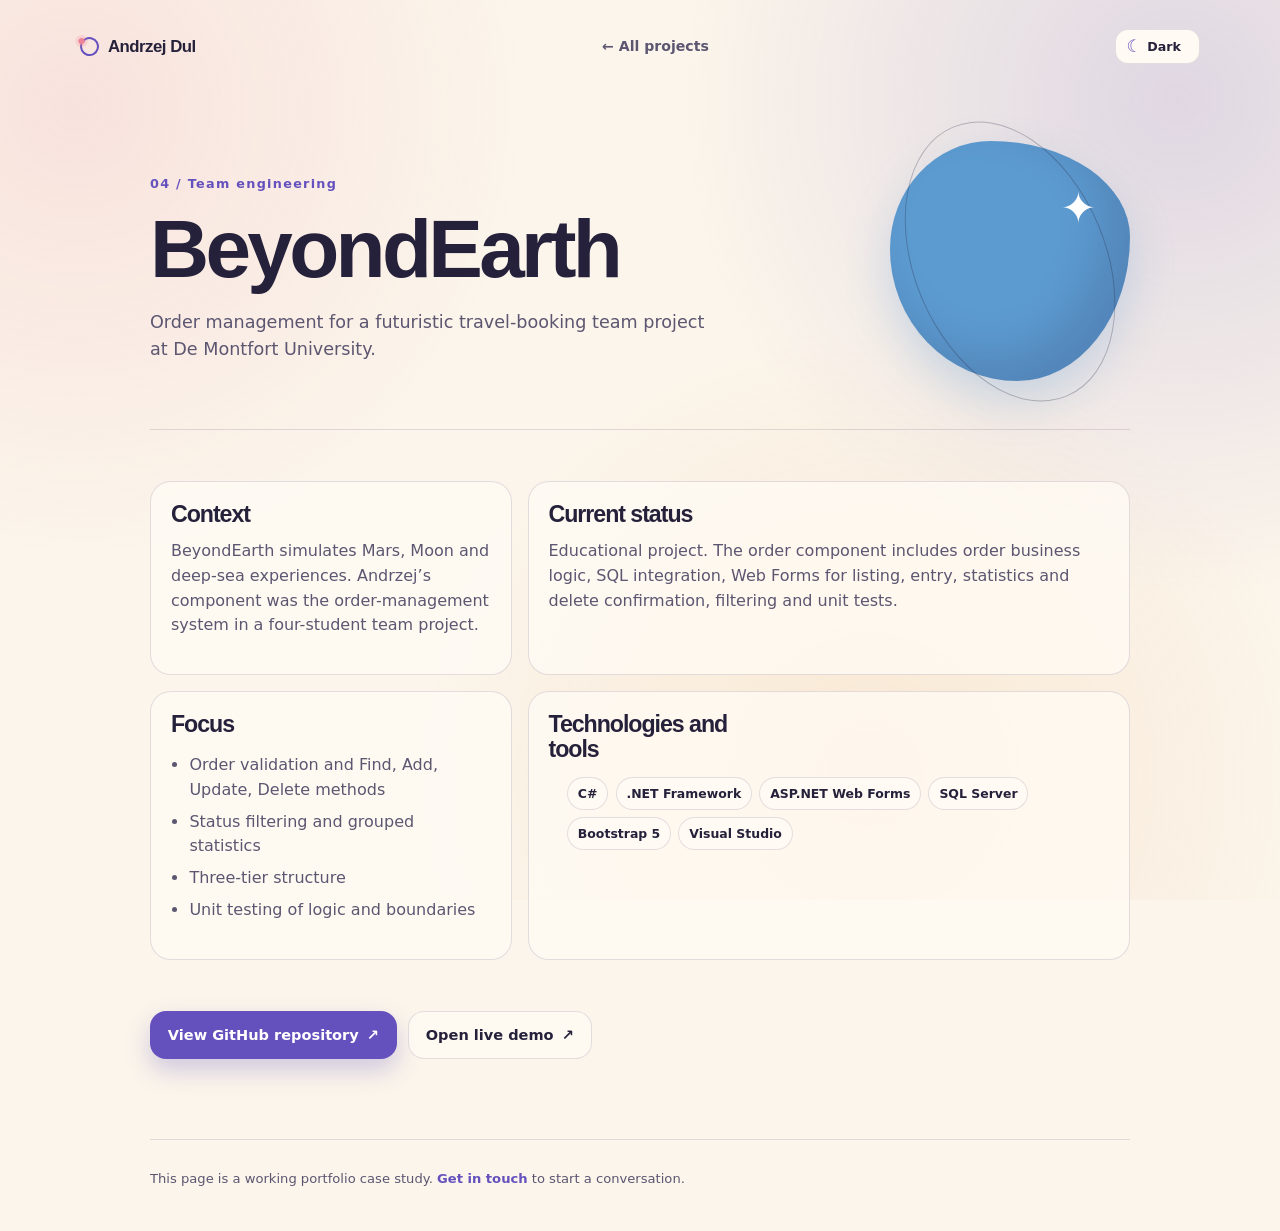
==== projects/beyond-earth.html @ 665c875b "Initial portfolio site" ====
<!doctype html><html lang="en"><head><meta charset="UTF-8"><meta name="viewport" content="width=device-width, initial-scale=1.0"><meta name="description" content="BeyondEarth project case study by Andrzej Dul."><title>BeyondEarth — Andrzej Dul</title><link rel="stylesheet" href="../assets/project.css"><script src="../assets/project.js" defer></script></head><body class="project-page" data-project="beyond-earth"><a class="skip-link" href="#project-content">Skip to content</a><header class="project-header"><nav class="project-nav" aria-label="Project navigation"><a class="brand" href="../index.html"><span class="brand-orbit" aria-hidden="true"></span><span>Andrzej Dul</span></a><a class="back-link" href="../index.html#projects">← All projects</a><button class="theme-toggle" type="button" aria-label="Switch colour theme" aria-pressed="false" data-theme-toggle><span class="theme-icon" aria-hidden="true">☾</span><span class="theme-label">Dark</span></button></nav></header><main class="project-main" id="project-content"><section class="project-hero"><div><p class="project-number" data-number></p><h1 data-title></h1><p class="project-summary" data-summary></p></div><div class="project-orb" aria-hidden="true"></div></section><section class="project-details"><article class="project-detail"><h2>Context</h2><p data-context></p></article><article class="project-detail wide"><h2>Current status</h2><p data-status></p></article><article class="project-detail"><h2>Focus</h2><ul data-focus></ul></article><article class="project-detail wide"><h2>Technologies and tools</h2><ul class="technology-list" data-technologies></ul></article></section><div class="project-links"><a class="button button-primary" data-repository target="_blank" rel="noreferrer">View GitHub repository <span aria-hidden="true">↗</span></a><a class="button button-quiet" data-live hidden target="_blank" rel="noreferrer">Open live demo <span aria-hidden="true">↗</span></a></div></main><footer class="project-footer">This page is a working portfolio case study. <a href="../index.html#contact">Get in touch</a> to start a conversation.</footer></body></html>
---- assets/project.css ----
@import url("styles.css");

.project-page { min-height: 100vh; }
.project-header { width: min(1120px, calc(100% - 3rem)); margin: 1rem auto 0; }
.project-nav { display: flex; align-items: center; justify-content: space-between; gap: 1rem; padding: .8rem 0; }
.back-link { display: inline-flex; align-items: center; gap: .45rem; color: var(--ink-soft); font-size: .88rem; font-weight: 750; text-decoration: none; }.back-link:hover { color: var(--purple); }
.project-main { width: min(980px, calc(100% - 3rem)); margin: 0 auto; padding: 4rem 0 5rem; }.project-hero { display: grid; grid-template-columns: 1.18fr .82fr; gap: 2rem; align-items: end; padding-bottom: 3rem; border-bottom: 1px solid var(--border); }.project-hero h1 { max-width: 10ch; margin: .65rem 0 1rem; }.project-summary { color: var(--ink-soft); font-size: 1.1rem; }.project-number { color: var(--purple); font-size: .8rem; font-weight: 800; letter-spacing: .1em; }.project-orb { position: relative; width: min(15rem, 100%); justify-self: end; aspect-ratio: 1; border-radius: 42% 58% 47% 53% / 45% 40% 60% 55%; background: var(--accent, var(--purple)); box-shadow: inset -25px -24px 45px rgba(38, 22, 69, .16), 0 20px 45px color-mix(in srgb, var(--accent, var(--purple)) 28%, transparent); animation: float 5s ease-in-out infinite; }.project-orb::before { content: ""; position: absolute; inset: -11% 10%; border: 1px solid color-mix(in srgb, var(--ink) 28%, transparent); border-radius: 50%; transform: rotate(-23deg); }.project-orb::after { content: "✦"; position: absolute; right: 14%; top: 14%; color: white; font-size: 2.7rem; }.project-details { display: grid; grid-template-columns: .75fr 1.25fr; gap: 1rem; margin: 3.2rem 0; }.project-detail { padding: 1.25rem; border: 1px solid var(--border); border-radius: 1.3rem; background: var(--surface); }.project-detail h2 { margin-bottom: .75rem; font-size: 1.45rem; }.project-detail p { color: var(--ink-soft); }.project-detail ul { padding-left: 1.15rem; color: var(--ink-soft); }.project-detail li { margin: .45rem 0; }.project-detail.wide { grid-column: 2; }.technology-list { display: flex; flex-wrap: wrap; gap: .45rem; padding: 0; list-style: none; }.technology-list li { margin: 0; padding: .36rem .62rem; border: 1px solid var(--border); border-radius: 999px; background: var(--surface-solid); color: var(--ink); font-size: .78rem; font-weight: 720; }.project-links { display: flex; flex-wrap: wrap; gap: .7rem; margin-top: 2rem; }.project-footer { width: min(980px, calc(100% - 3rem)); margin: 0 auto; padding: 1.8rem 0 2.6rem; border-top: 1px solid var(--border); color: var(--ink-soft); font-size: .82rem; }.project-footer a { color: var(--purple); font-weight: 750; text-decoration: none; }
@media (max-width: 700px) { .project-header, .project-main, .project-footer { width: min(100% - 2rem, 620px); }.project-main { padding-top: 2.6rem; }.project-hero, .project-details { grid-template-columns: 1fr; }.project-orb { justify-self: start; width: 10rem; }.project-detail.wide { grid-column: auto; }.project-nav .theme-label { display: none; } }
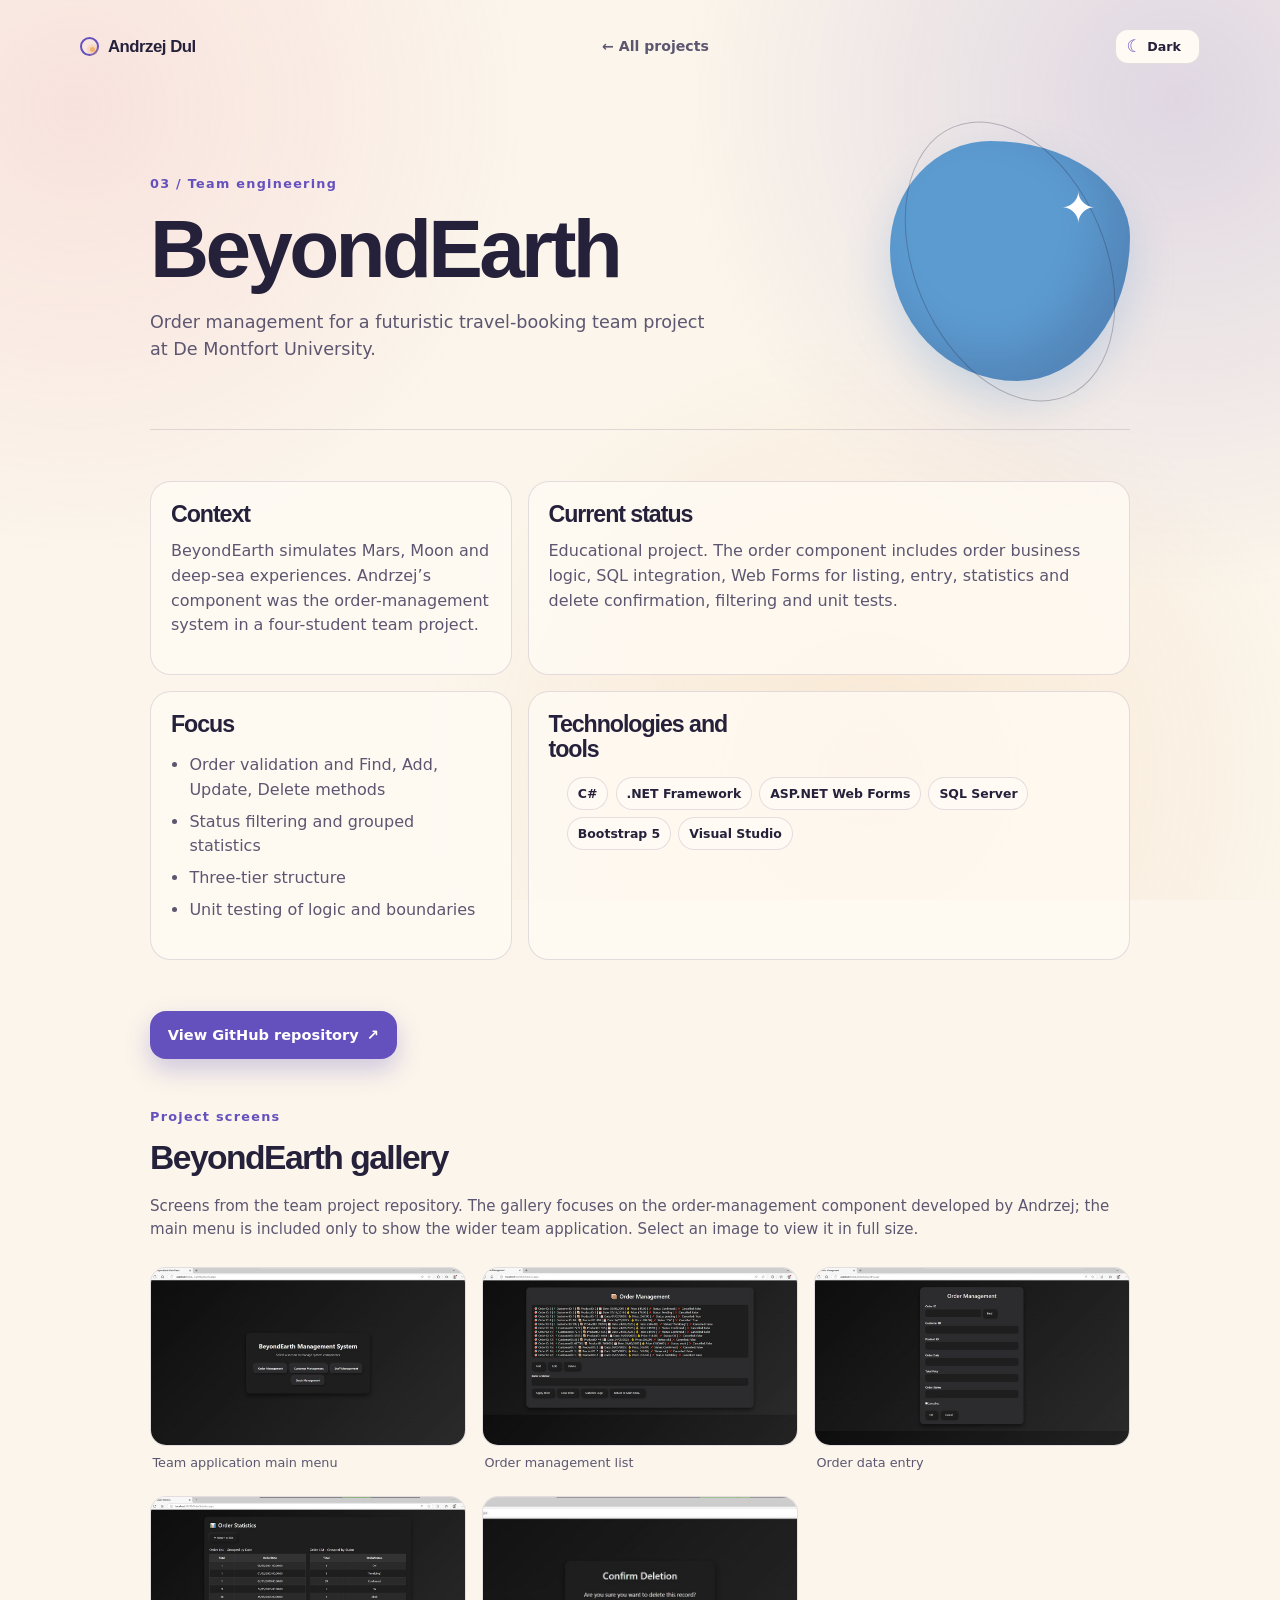
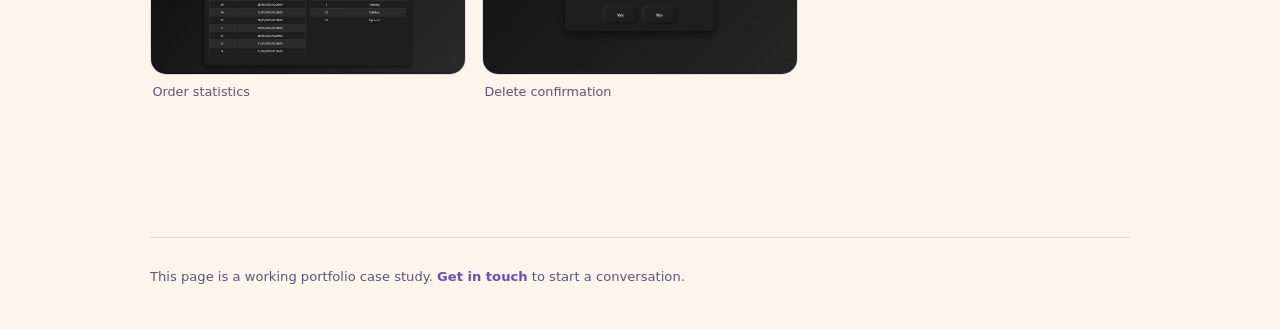
==== commit 700efb92: "Add project galleries for games and BeyondEarth" ====
--- a/projects/beyond-earth.html
+++ b/projects/beyond-earth.html
@@ -1 +1,35 @@
-<!doctype html><html lang="en"><head><meta charset="UTF-8"><meta name="viewport" content="width=device-width, initial-scale=1.0"><meta name="description" content="BeyondEarth project case study by Andrzej Dul."><title>BeyondEarth — Andrzej Dul</title><link rel="stylesheet" href="../assets/project.css"><script src="../assets/project.js" defer></script></head><body class="project-page" data-project="beyond-earth"><a class="skip-link" href="#project-content">Skip to content</a><header class="project-header"><nav class="project-nav" aria-label="Project navigation"><a class="brand" href="../index.html"><span class="brand-orbit" aria-hidden="true"></span><span>Andrzej Dul</span></a><a class="back-link" href="../index.html#projects">← All projects</a><button class="theme-toggle" type="button" aria-label="Switch colour theme" aria-pressed="false" data-theme-toggle><span class="theme-icon" aria-hidden="true">☾</span><span class="theme-label">Dark</span></button></nav></header><main class="project-main" id="project-content"><section class="project-hero"><div><p class="project-number" data-number></p><h1 data-title></h1><p class="project-summary" data-summary></p></div><div class="project-orb" aria-hidden="true"></div></section><section class="project-details"><article class="project-detail"><h2>Context</h2><p data-context></p></article><article class="project-detail wide"><h2>Current status</h2><p data-status></p></article><article class="project-detail"><h2>Focus</h2><ul data-focus></ul></article><article class="project-detail wide"><h2>Technologies and tools</h2><ul class="technology-list" data-technologies></ul></article></section><div class="project-links"><a class="button button-primary" data-repository target="_blank" rel="noreferrer">View GitHub repository <span aria-hidden="true">↗</span></a><a class="button button-quiet" data-live hidden target="_blank" rel="noreferrer">Open live demo <span aria-hidden="true">↗</span></a></div></main><footer class="project-footer">This page is a working portfolio case study. <a href="../index.html#contact">Get in touch</a> to start a conversation.</footer></body></html>
+<!doctype html>
+<html lang="en">
+<head>
+  <meta charset="UTF-8">
+  <meta name="viewport" content="width=device-width, initial-scale=1.0">
+  <meta name="description" content="BeyondEarth project case study by Andrzej Dul.">
+  <title>BeyondEarth — Andrzej Dul</title>
+  <link rel="stylesheet" href="../assets/project.css">
+  <link rel="stylesheet" href="../assets/gallery.css">
+  <script src="../assets/project.js" defer></script>
+  <script src="../assets/gallery.js" defer></script>
+</head>
+<body class="project-page" data-project="beyond-earth">
+  <a class="skip-link" href="#project-content">Skip to content</a>
+  <header class="project-header"><nav class="project-nav" aria-label="Project navigation"><a class="brand" href="../index.html"><span class="brand-orbit" aria-hidden="true"></span><span>Andrzej Dul</span></a><a class="back-link" href="../index.html#projects">← All projects</a><button class="theme-toggle" type="button" aria-label="Switch colour theme" aria-pressed="false" data-theme-toggle><span class="theme-icon" aria-hidden="true">☾</span><span class="theme-label">Dark</span></button></nav></header>
+  <main class="project-main" id="project-content">
+    <section class="project-hero"><div><p class="project-number" data-number></p><h1 data-title></h1><p class="project-summary" data-summary></p></div><div class="project-orb" aria-hidden="true"></div></section>
+    <section class="project-details"><article class="project-detail"><h2>Context</h2><p data-context></p></article><article class="project-detail wide"><h2>Current status</h2><p data-status></p></article><article class="project-detail"><h2>Focus</h2><ul data-focus></ul></article><article class="project-detail wide"><h2>Technologies and tools</h2><ul class="technology-list" data-technologies></ul></article></section>
+    <div class="project-links"><a class="button button-primary" data-repository target="_blank" rel="noreferrer">View GitHub repository <span aria-hidden="true">↗</span></a></div>
+    <section class="case-section" aria-labelledby="beyond-earth-gallery-title">
+      <p class="project-number">Project screens</p>
+      <h2 id="beyond-earth-gallery-title">BeyondEarth gallery</h2>
+      <p class="case-muted">Screens from the team project repository. The gallery focuses on the order-management component developed by Andrzej; the main menu is included only to show the wider team application. Select an image to view it in full size.</p>
+      <div class="case-gallery case-gallery--landscape" data-gallery>
+        <figure><button type="button" data-gallery-open data-gallery-src="../assets/images/beyond-earth/beyond-earth-main-menu.jpeg" data-gallery-alt="BeyondEarth Management System main menu" data-gallery-caption="Team application main menu — order, customer, staff and stock sections."><img src="../assets/images/beyond-earth/beyond-earth-main-menu.jpeg" alt="BeyondEarth Management System main menu" loading="lazy" width="1280" height="685"></button><figcaption>Team application main menu</figcaption></figure>
+        <figure><button type="button" data-gallery-open data-gallery-src="../assets/images/beyond-earth/beyond-earth-order-list.jpeg" data-gallery-alt="BeyondEarth order management list" data-gallery-caption="Order management list — records, status filter and links to order actions."><img src="../assets/images/beyond-earth/beyond-earth-order-list.jpeg" alt="BeyondEarth order management list" loading="lazy" width="1280" height="672"></button><figcaption>Order management list</figcaption></figure>
+        <figure><button type="button" data-gallery-open data-gallery-src="../assets/images/beyond-earth/beyond-earth-order-entry.jpeg" data-gallery-alt="BeyondEarth order data entry form" data-gallery-caption="Order data entry — find, create and edit order details."><img src="../assets/images/beyond-earth/beyond-earth-order-entry.jpeg" alt="BeyondEarth order data entry form" loading="lazy" width="1280" height="684"></button><figcaption>Order data entry</figcaption></figure>
+        <figure><button type="button" data-gallery-open data-gallery-src="../assets/images/beyond-earth/beyond-earth-statistics.jpeg" data-gallery-alt="BeyondEarth order statistics tables" data-gallery-caption="Order statistics — grouped counts by date and status."><img src="../assets/images/beyond-earth/beyond-earth-statistics.jpeg" alt="BeyondEarth order statistics tables" loading="lazy" width="1280" height="684"></button><figcaption>Order statistics</figcaption></figure>
+        <figure><button type="button" data-gallery-open data-gallery-src="../assets/images/beyond-earth/beyond-earth-delete-confirmation.jpeg" data-gallery-alt="BeyondEarth order delete confirmation dialog" data-gallery-caption="Delete confirmation — a separate safeguard before removing an order record."><img src="../assets/images/beyond-earth/beyond-earth-delete-confirmation.jpeg" alt="BeyondEarth order delete confirmation dialog" loading="lazy" width="1280" height="394"></button><figcaption>Delete confirmation</figcaption></figure>
+      </div>
+    </section>
+  </main>
+  <footer class="project-footer">This page is a working portfolio case study. <a href="../index.html#contact">Get in touch</a> to start a conversation.</footer>
+</body>
+</html>
--- a/assets/gallery.css
+++ b/assets/gallery.css
@@ -0,0 +1,37 @@
+/* Case studies and image galleries: preserve the existing main-page artwork. */
+.nexa-study .project-hero h1{max-width:none}
+.case-muted{color:var(--ink-soft);font-size:.94rem}
+.case-section{margin:3rem 0}
+.case-section>h2{font-size:clamp(1.6rem,3vw,2.1rem);margin:.3rem 0 1.25rem}
+.case-timeline{display:grid;gap:1rem}
+.case-step{display:grid;grid-template-columns:3.2rem 1fr;gap:1rem;padding:1.5rem;background:var(--surface);border:1px solid var(--border);border-radius:1.3rem}
+.case-step h3,.case-challenge-grid h3{margin:0 0 .55rem;line-height:1.25}
+.case-step p,.case-challenge-grid p{color:var(--ink-soft)}
+.case-step a{color:var(--purple);font-weight:750;text-underline-offset:3px}
+.case-step-num{display:grid;place-items:center;align-self:start;aspect-ratio:1;border-radius:50%;background:color-mix(in srgb,var(--purple) 15%,var(--surface-solid));color:var(--purple);font-weight:800}
+.case-challenge-grid{display:grid;grid-template-columns:repeat(2,minmax(0,1fr));gap:1rem}
+.case-challenge-grid .project-detail{min-width:0}
+.case-flow{margin:0;padding:1.3rem 1.3rem 1.3rem 3rem;border-radius:1.3rem;background:var(--surface);border:1px solid var(--border)}
+.case-flow li{padding:.25rem .6rem;margin:.35rem 0}
+.case-links{margin:2.5rem 0}
+.case-gallery{display:grid;grid-template-columns:repeat(3,minmax(0,1fr));gap:1rem;margin:1.6rem 0 0}
+.case-gallery figure{margin:0;min-width:0}
+.case-gallery button{display:block;width:100%;padding:0;border:1px solid var(--border);border-radius:1rem;overflow:hidden;background:var(--surface-solid);cursor:zoom-in}
+.case-gallery img{display:block;width:100%;aspect-ratio:3/4;height:auto;object-fit:cover;transition:transform .22s ease}
+.case-gallery--screens img{aspect-ratio:9/16;object-fit:contain;background:color-mix(in srgb,var(--surface-solid) 88%,#000)}
+.case-gallery--landscape img{aspect-ratio:16/9;object-fit:cover}
+.case-gallery button:hover img,.case-gallery button:focus-visible img{transform:scale(1.035)}
+.case-gallery button:focus-visible{outline:3px solid var(--purple);outline-offset:3px}
+.case-gallery figcaption{font-size:.8rem;color:var(--ink-soft);margin:.45rem .15rem}
+.gallery-modal{position:fixed;inset:0;z-index:1000;background:rgba(10,7,25,.96);color:#fff;display:flex;align-items:center;justify-content:center;flex-direction:column;padding:3rem 3rem 2rem}
+.gallery-modal[hidden]{display:none}
+.gallery-modal img{display:block;max-height:calc(100vh - 11rem);max-width:min(100%,1100px);object-fit:contain}
+.gallery-modal p{margin:.8rem 0 .2rem;text-align:center;color:#e5def4}
+.gallery-modal .gallery-close,.gallery-modal .gallery-prev,.gallery-modal .gallery-next{position:absolute;display:grid;place-items:center;width:2.7rem;height:2.7rem;background:#302748;color:#fff;border:1px solid #766a94;border-radius:50%;font-size:1.35rem}
+.gallery-modal .gallery-close{right:1.2rem;top:1rem}
+.gallery-modal .gallery-prev{left:1rem;top:50%}
+.gallery-modal .gallery-next{right:1rem;top:50%}
+.gallery-modal .gallery-close:focus-visible,.gallery-modal .gallery-prev:focus-visible,.gallery-modal .gallery-next:focus-visible{outline:3px solid #c6b5ff}
+@media(max-width:700px){.case-challenge-grid{grid-template-columns:1fr}.case-gallery{grid-template-columns:repeat(2,minmax(0,1fr))}.case-step{grid-template-columns:1fr}.gallery-modal{padding:3rem .7rem 2rem}.gallery-modal .gallery-prev{left:.4rem}.gallery-modal .gallery-next{right:.4rem}.gallery-modal img{max-width:calc(100% - 4rem)}}
+@media(max-width:420px){.case-gallery{grid-template-columns:1fr}}
+@media(prefers-reduced-motion:reduce){.case-gallery img{transition:none}}
